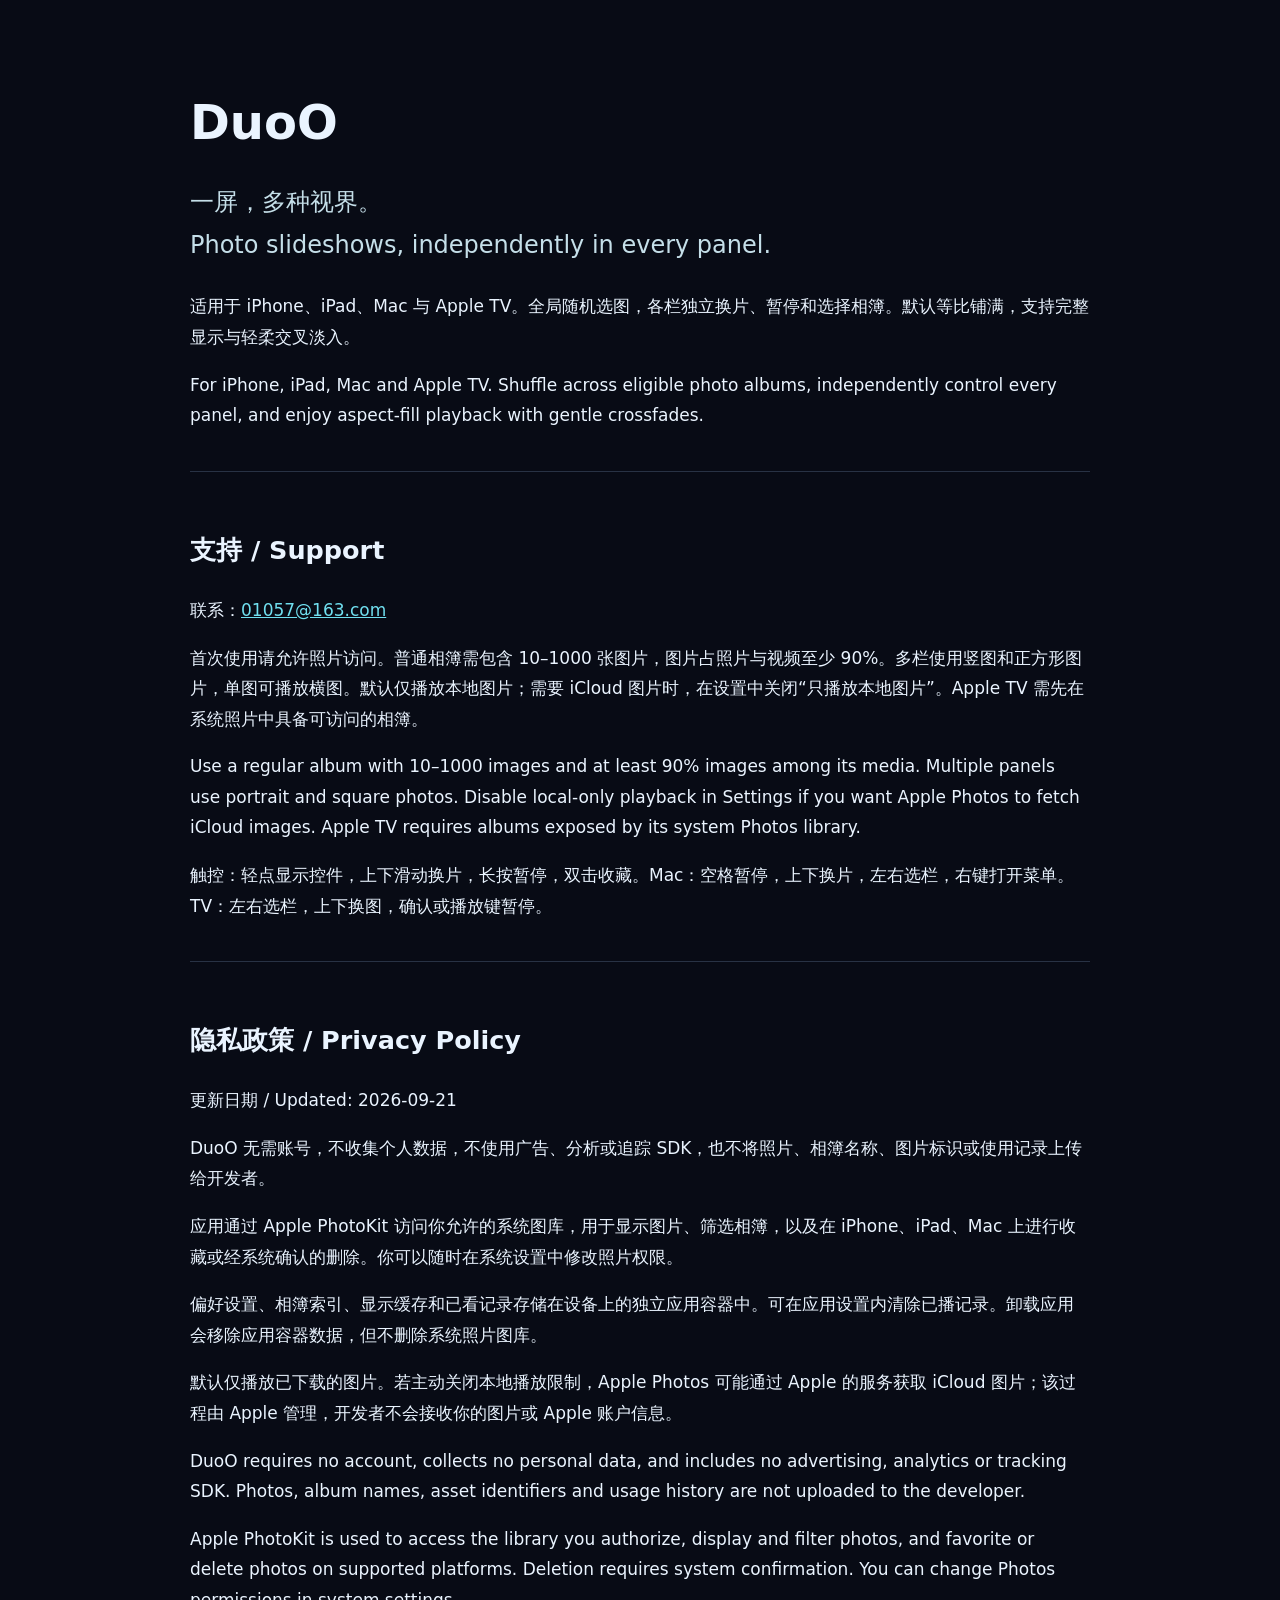
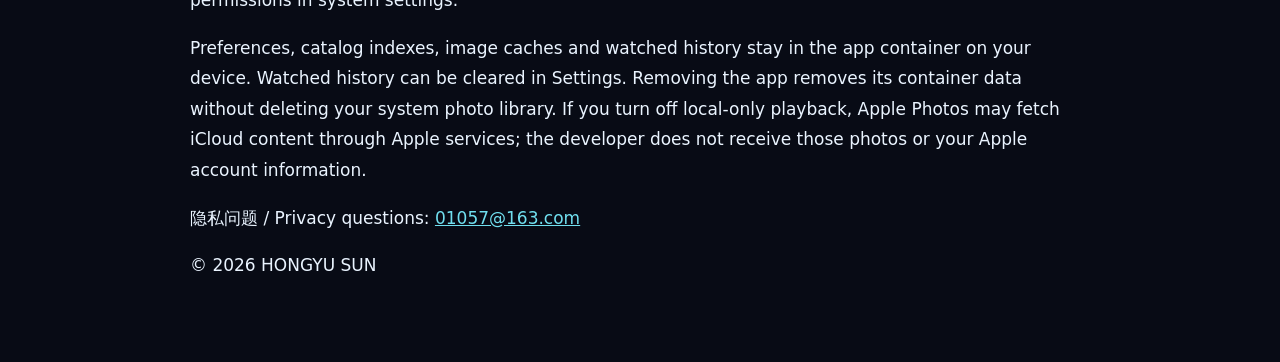
==== duoo/index.html @ 08759453 "Publish DuoO photo slideshow support and privacy page" ====
<!doctype html><html lang="zh-CN"><meta charset="utf-8"><meta name="viewport" content="width=device-width,initial-scale=1"><title>DuoO · 图片分屏与幻灯片</title><style>body{margin:0;background:#080b15;color:#eaf4ff;font:17px/1.8 system-ui}main{max-width:900px;margin:auto;padding:64px 24px}h1{font-size:48px;line-height:1.1}h2{margin-top:48px}a{color:#70dfef}.lead{font-size:24px;color:#c5dfe9}section{border-top:1px solid #283244;margin-top:40px;padding-top:8px}</style><main><h1>DuoO</h1><p class="lead">一屏，多种视界。<br>Photo slideshows, independently in every panel.</p><p>适用于 iPhone、iPad、Mac 与 Apple TV。全局随机选图，各栏独立换片、暂停和选择相簿。默认等比铺满，支持完整显示与轻柔交叉淡入。</p><p>For iPhone, iPad, Mac and Apple TV. Shuffle across eligible photo albums, independently control every panel, and enjoy aspect-fill playback with gentle crossfades.</p><section id="support"><h2>支持 / Support</h2><p>联系：<a href="mailto:01057@163.com">01057@163.com</a></p><p>首次使用请允许照片访问。普通相簿需包含 10–1000 张图片，图片占照片与视频至少 90%。多栏使用竖图和正方形图片，单图可播放横图。默认仅播放本地图片；需要 iCloud 图片时，在设置中关闭“只播放本地图片”。Apple TV 需先在系统照片中具备可访问的相簿。</p><p>Use a regular album with 10–1000 images and at least 90% images among its media. Multiple panels use portrait and square photos. Disable local-only playback in Settings if you want Apple Photos to fetch iCloud images. Apple TV requires albums exposed by its system Photos library.</p><p>触控：轻点显示控件，上下滑动换片，长按暂停，双击收藏。Mac：空格暂停，上下换片，左右选栏，右键打开菜单。TV：左右选栏，上下换图，确认或播放键暂停。</p></section><section id="privacy"><h2>隐私政策 / Privacy Policy</h2><p>更新日期 / Updated: 2026-09-21</p><p>DuoO 无需账号，不收集个人数据，不使用广告、分析或追踪 SDK，也不将照片、相簿名称、图片标识或使用记录上传给开发者。</p><p>应用通过 Apple PhotoKit 访问你允许的系统图库，用于显示图片、筛选相簿，以及在 iPhone、iPad、Mac 上进行收藏或经系统确认的删除。你可以随时在系统设置中修改照片权限。</p><p>偏好设置、相簿索引、显示缓存和已看记录存储在设备上的独立应用容器中。可在应用设置内清除已播记录。卸载应用会移除应用容器数据，但不删除系统照片图库。</p><p>默认仅播放已下载的图片。若主动关闭本地播放限制，Apple Photos 可能通过 Apple 的服务获取 iCloud 图片；该过程由 Apple 管理，开发者不会接收你的图片或 Apple 账户信息。</p><p>DuoO requires no account, collects no personal data, and includes no advertising, analytics or tracking SDK. Photos, album names, asset identifiers and usage history are not uploaded to the developer.</p><p>Apple PhotoKit is used to access the library you authorize, display and filter photos, and favorite or delete photos on supported platforms. Deletion requires system confirmation. You can change Photos permissions in system settings.</p><p>Preferences, catalog indexes, image caches and watched history stay in the app container on your device. Watched history can be cleared in Settings. Removing the app removes its container data without deleting your system photo library. If you turn off local-only playback, Apple Photos may fetch iCloud content through Apple services; the developer does not receive those photos or your Apple account information.</p><p>隐私问题 / Privacy questions: <a href="mailto:01057@163.com">01057@163.com</a></p></section><p>© 2026 HONGYU SUN</p></main></html>
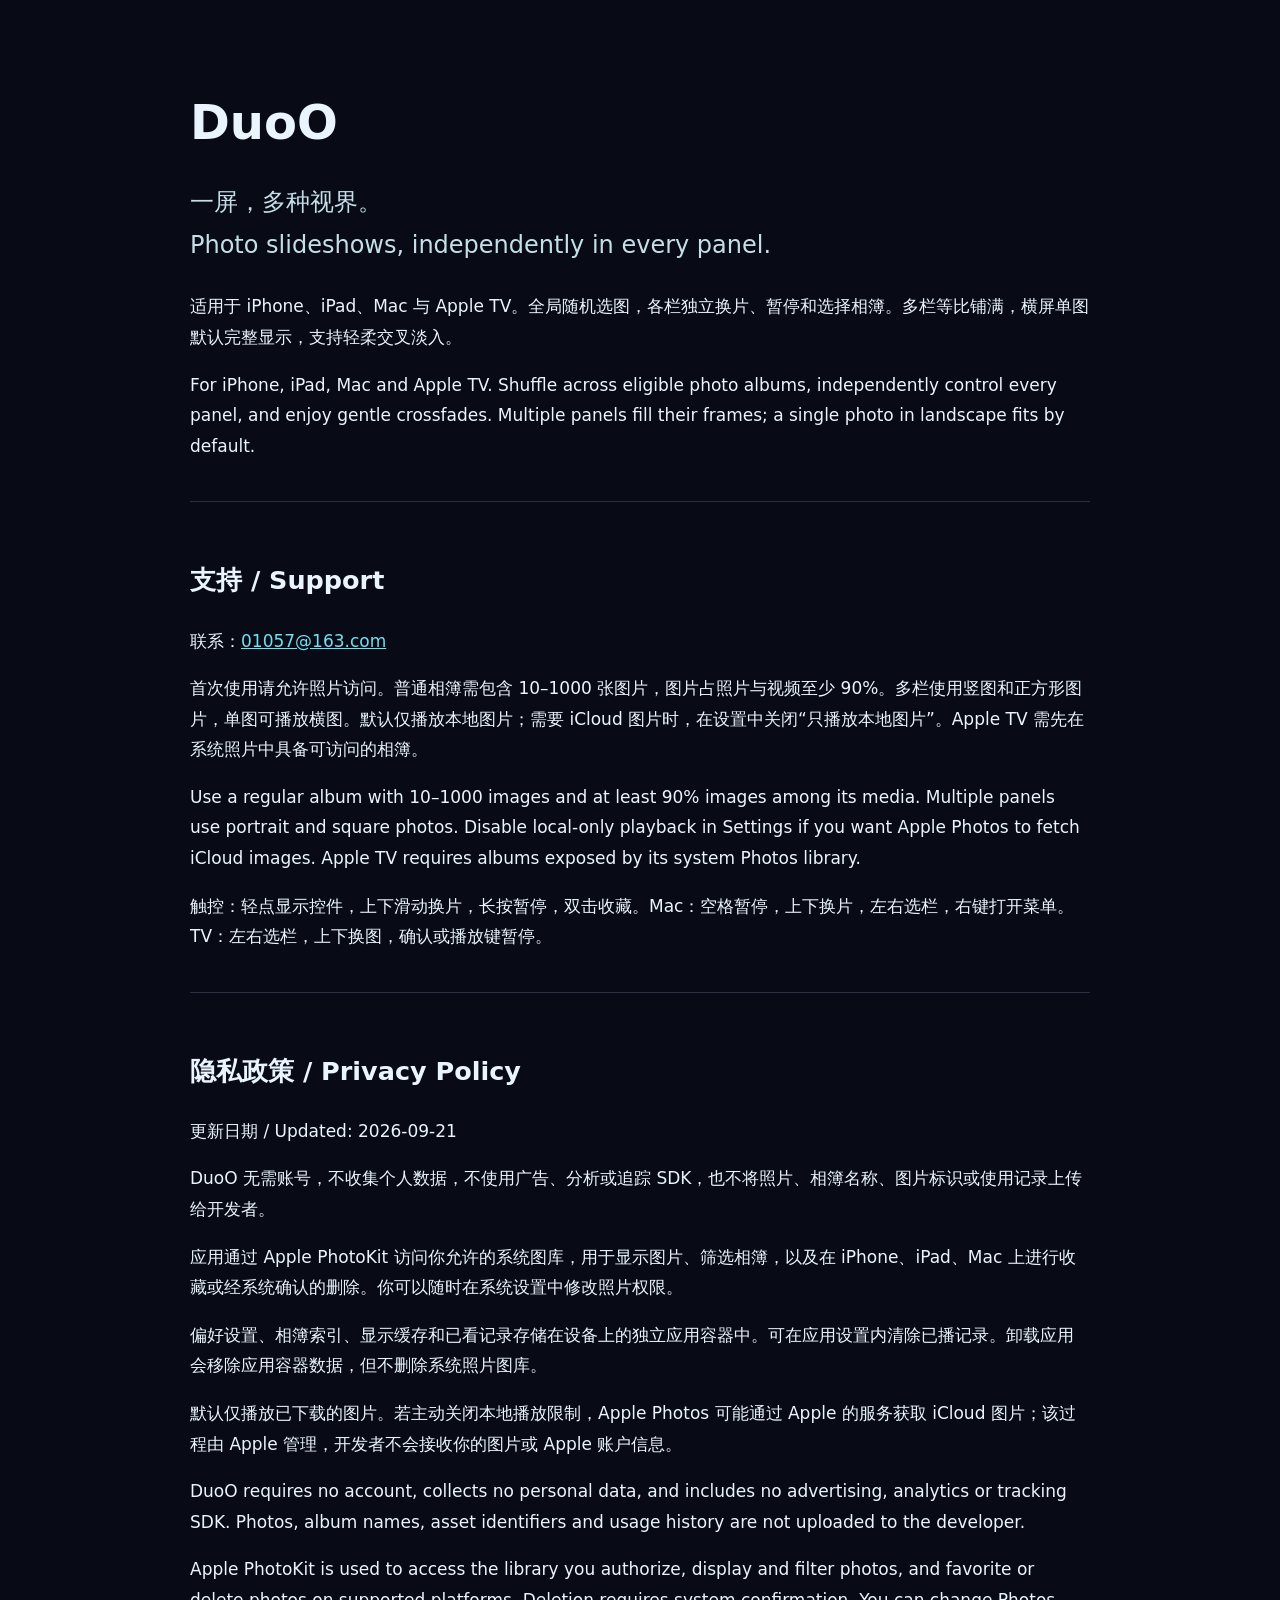
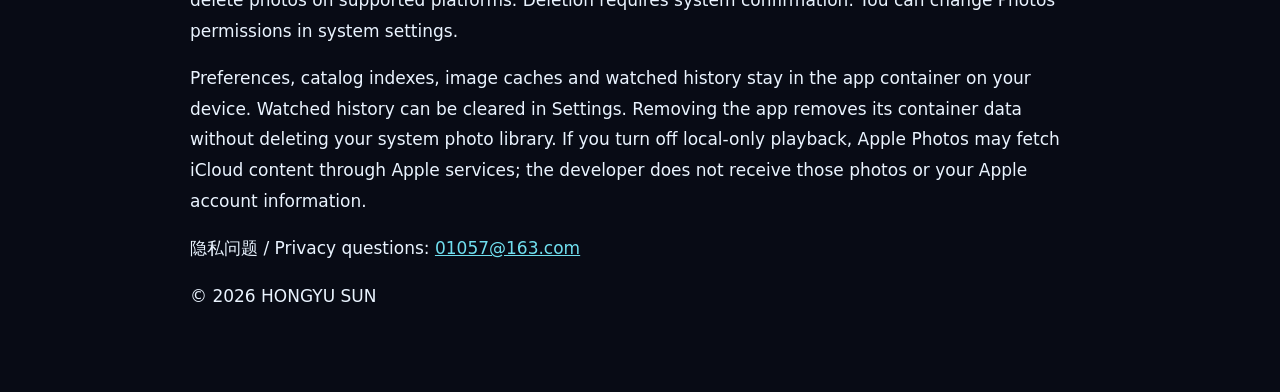
==== commit bc5122d0: "Clarify DuoO landscape single-photo display behavior" ====
--- a/duoo/index.html
+++ b/duoo/index.html
@@ -1 +1 @@
-<!doctype html><html lang="zh-CN"><meta charset="utf-8"><meta name="viewport" content="width=device-width,initial-scale=1"><title>DuoO · 图片分屏与幻灯片</title><style>body{margin:0;background:#080b15;color:#eaf4ff;font:17px/1.8 system-ui}main{max-width:900px;margin:auto;padding:64px 24px}h1{font-size:48px;line-height:1.1}h2{margin-top:48px}a{color:#70dfef}.lead{font-size:24px;color:#c5dfe9}section{border-top:1px solid #283244;margin-top:40px;padding-top:8px}</style><main><h1>DuoO</h1><p class="lead">一屏，多种视界。<br>Photo slideshows, independently in every panel.</p><p>适用于 iPhone、iPad、Mac 与 Apple TV。全局随机选图，各栏独立换片、暂停和选择相簿。默认等比铺满，支持完整显示与轻柔交叉淡入。</p><p>For iPhone, iPad, Mac and Apple TV. Shuffle across eligible photo albums, independently control every panel, and enjoy aspect-fill playback with gentle crossfades.</p><section id="support"><h2>支持 / Support</h2><p>联系：<a href="mailto:01057@163.com">01057@163.com</a></p><p>首次使用请允许照片访问。普通相簿需包含 10–1000 张图片，图片占照片与视频至少 90%。多栏使用竖图和正方形图片，单图可播放横图。默认仅播放本地图片；需要 iCloud 图片时，在设置中关闭“只播放本地图片”。Apple TV 需先在系统照片中具备可访问的相簿。</p><p>Use a regular album with 10–1000 images and at least 90% images among its media. Multiple panels use portrait and square photos. Disable local-only playback in Settings if you want Apple Photos to fetch iCloud images. Apple TV requires albums exposed by its system Photos library.</p><p>触控：轻点显示控件，上下滑动换片，长按暂停，双击收藏。Mac：空格暂停，上下换片，左右选栏，右键打开菜单。TV：左右选栏，上下换图，确认或播放键暂停。</p></section><section id="privacy"><h2>隐私政策 / Privacy Policy</h2><p>更新日期 / Updated: 2026-09-21</p><p>DuoO 无需账号，不收集个人数据，不使用广告、分析或追踪 SDK，也不将照片、相簿名称、图片标识或使用记录上传给开发者。</p><p>应用通过 Apple PhotoKit 访问你允许的系统图库，用于显示图片、筛选相簿，以及在 iPhone、iPad、Mac 上进行收藏或经系统确认的删除。你可以随时在系统设置中修改照片权限。</p><p>偏好设置、相簿索引、显示缓存和已看记录存储在设备上的独立应用容器中。可在应用设置内清除已播记录。卸载应用会移除应用容器数据，但不删除系统照片图库。</p><p>默认仅播放已下载的图片。若主动关闭本地播放限制，Apple Photos 可能通过 Apple 的服务获取 iCloud 图片；该过程由 Apple 管理，开发者不会接收你的图片或 Apple 账户信息。</p><p>DuoO requires no account, collects no personal data, and includes no advertising, analytics or tracking SDK. Photos, album names, asset identifiers and usage history are not uploaded to the developer.</p><p>Apple PhotoKit is used to access the library you authorize, display and filter photos, and favorite or delete photos on supported platforms. Deletion requires system confirmation. You can change Photos permissions in system settings.</p><p>Preferences, catalog indexes, image caches and watched history stay in the app container on your device. Watched history can be cleared in Settings. Removing the app removes its container data without deleting your system photo library. If you turn off local-only playback, Apple Photos may fetch iCloud content through Apple services; the developer does not receive those photos or your Apple account information.</p><p>隐私问题 / Privacy questions: <a href="mailto:01057@163.com">01057@163.com</a></p></section><p>© 2026 HONGYU SUN</p></main></html>+<!doctype html><html lang="zh-CN"><meta charset="utf-8"><meta name="viewport" content="width=device-width,initial-scale=1"><title>DuoO · 图片分屏与幻灯片</title><style>body{margin:0;background:#080b15;color:#eaf4ff;font:17px/1.8 system-ui}main{max-width:900px;margin:auto;padding:64px 24px}h1{font-size:48px;line-height:1.1}h2{margin-top:48px}a{color:#70dfef}.lead{font-size:24px;color:#c5dfe9}section{border-top:1px solid #283244;margin-top:40px;padding-top:8px}</style><main><h1>DuoO</h1><p class="lead">一屏，多种视界。<br>Photo slideshows, independently in every panel.</p><p>适用于 iPhone、iPad、Mac 与 Apple TV。全局随机选图，各栏独立换片、暂停和选择相簿。多栏等比铺满，横屏单图默认完整显示，支持轻柔交叉淡入。</p><p>For iPhone, iPad, Mac and Apple TV. Shuffle across eligible photo albums, independently control every panel, and enjoy gentle crossfades. Multiple panels fill their frames; a single photo in landscape fits by default.</p><section id="support"><h2>支持 / Support</h2><p>联系：<a href="mailto:01057@163.com">01057@163.com</a></p><p>首次使用请允许照片访问。普通相簿需包含 10–1000 张图片，图片占照片与视频至少 90%。多栏使用竖图和正方形图片，单图可播放横图。默认仅播放本地图片；需要 iCloud 图片时，在设置中关闭“只播放本地图片”。Apple TV 需先在系统照片中具备可访问的相簿。</p><p>Use a regular album with 10–1000 images and at least 90% images among its media. Multiple panels use portrait and square photos. Disable local-only playback in Settings if you want Apple Photos to fetch iCloud images. Apple TV requires albums exposed by its system Photos library.</p><p>触控：轻点显示控件，上下滑动换片，长按暂停，双击收藏。Mac：空格暂停，上下换片，左右选栏，右键打开菜单。TV：左右选栏，上下换图，确认或播放键暂停。</p></section><section id="privacy"><h2>隐私政策 / Privacy Policy</h2><p>更新日期 / Updated: 2026-09-21</p><p>DuoO 无需账号，不收集个人数据，不使用广告、分析或追踪 SDK，也不将照片、相簿名称、图片标识或使用记录上传给开发者。</p><p>应用通过 Apple PhotoKit 访问你允许的系统图库，用于显示图片、筛选相簿，以及在 iPhone、iPad、Mac 上进行收藏或经系统确认的删除。你可以随时在系统设置中修改照片权限。</p><p>偏好设置、相簿索引、显示缓存和已看记录存储在设备上的独立应用容器中。可在应用设置内清除已播记录。卸载应用会移除应用容器数据，但不删除系统照片图库。</p><p>默认仅播放已下载的图片。若主动关闭本地播放限制，Apple Photos 可能通过 Apple 的服务获取 iCloud 图片；该过程由 Apple 管理，开发者不会接收你的图片或 Apple 账户信息。</p><p>DuoO requires no account, collects no personal data, and includes no advertising, analytics or tracking SDK. Photos, album names, asset identifiers and usage history are not uploaded to the developer.</p><p>Apple PhotoKit is used to access the library you authorize, display and filter photos, and favorite or delete photos on supported platforms. Deletion requires system confirmation. You can change Photos permissions in system settings.</p><p>Preferences, catalog indexes, image caches and watched history stay in the app container on your device. Watched history can be cleared in Settings. Removing the app removes its container data without deleting your system photo library. If you turn off local-only playback, Apple Photos may fetch iCloud content through Apple services; the developer does not receive those photos or your Apple account information.</p><p>隐私问题 / Privacy questions: <a href="mailto:01057@163.com">01057@163.com</a></p></section><p>© 2026 HONGYU SUN</p></main></html>
